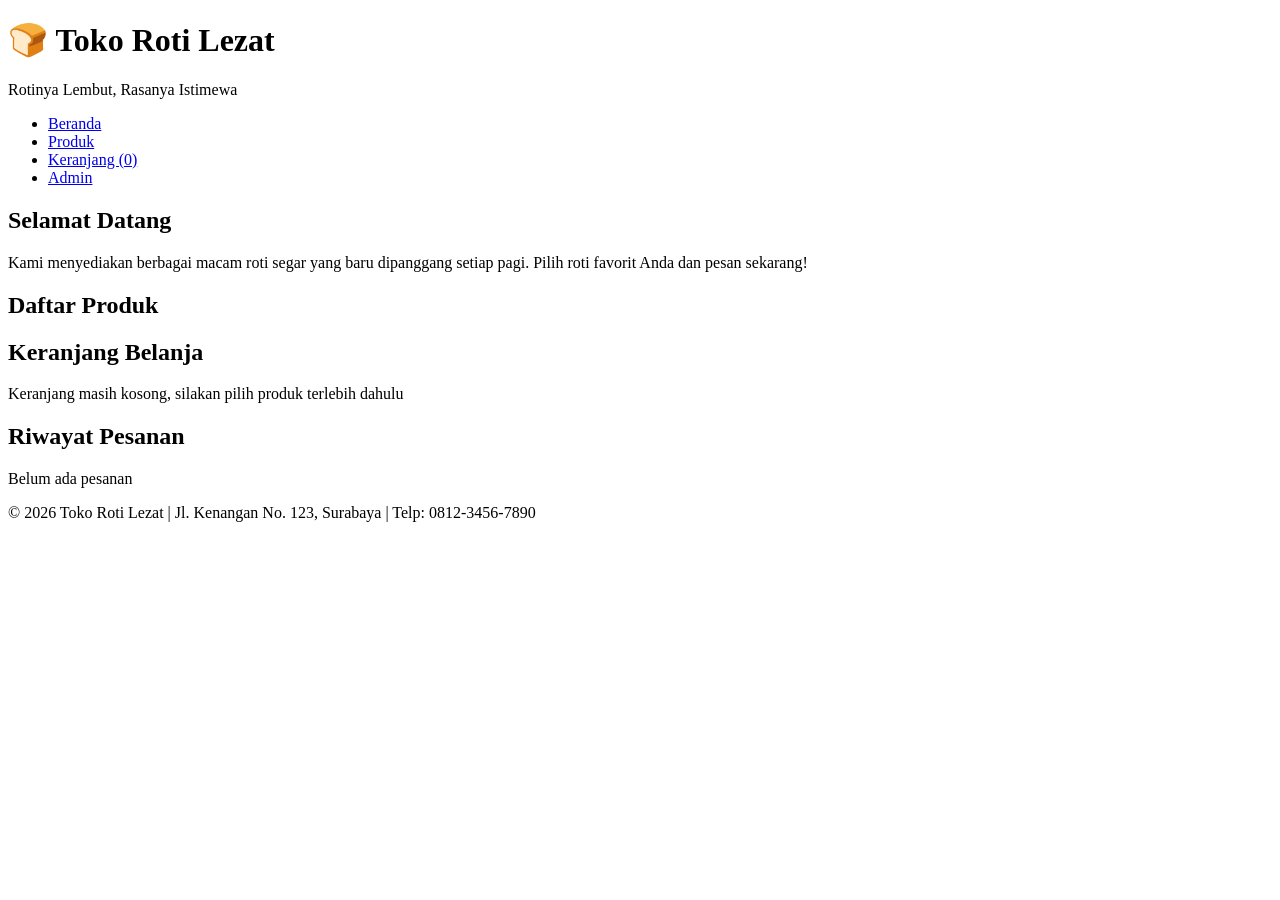
==== index.html @ e6b23bc5 "Add files via upload" ====
<!DOCTYPE html>
<html lang="id">
<head>
    <meta charset="UTF-8">
    <meta name="viewport" content="width=device-width, initial-scale=1.0">
    <title>Toko Roti Lezat — Katalog</title>
    <link rel="stylesheet" href="css/style.css">
    <link rel="manifest" href="manifest.json">
    <meta name="theme-color" content="#8B4513">
    <link rel="apple-touch-icon" href="icons/icon-192.png">
    <link rel="icon" type="image/png" sizes="192x192" href="icons/icon-192.png">
    <link rel="icon" type="image/png" sizes="512x512" href="icons/icon-512.png">
</head>
<body>

<!-- ==== HEADER ==== -->
<header>
    <div class="header-inner">
        <h1>🍞 Toko Roti Lezat</h1>
        <p>Rotinya Lembut, Rasanya Istimewa</p>
    </div>
</header>

<!-- ==== NAVIGASI ==== -->
<nav>
    <ul>
        <li><a href="#beranda">Beranda</a></li>
        <li><a href="#produk">Produk</a></li>
        <li><a href="#keranjang" id="nav-keranjang">Keranjang (<span id="jumlah-keranjang">0</span>)</a></li>
        <li><a href="login.html" class="btn-login">Admin</a></li>
    </ul>
</nav>

<!-- ==== KONTEN UTAMA ==== -->
<main class="container">

    <!-- BERANDA -->
    <section id="beranda" class="section">
        <h2>Selamat Datang</h2>
        <p class="text-center">Kami menyediakan berbagai macam roti segar yang baru dipanggang setiap pagi. Pilih roti favorit Anda dan pesan sekarang!</p>
    </section>

    <!-- PRODUK -->
    <section id="produk" class="section">
        <h2>Daftar Produk</h2>
        <div class="produk-grid" id="daftar-produk"></div>
    </section>

    <!-- KERANJANG -->
    <section id="keranjang" class="section keranjang-section">
        <h2>Keranjang Belanja</h2>
        <div id="isi-keranjang">
            <p class="kosong">Keranjang masih kosong, silakan pilih produk terlebih dahulu</p>
        </div>
        <div class="total-bayar" id="total-bayar" style="display:none;">
            Total: Rp <span id="total-harga">0</span>
            <button class="btn-pesan" id="btn-checkout">Pesan Sekarang</button>
        </div>
    </section>

    <!-- DAFTAR PESANAN -->
    <section id="pesanan" class="section">
        <h2>Riwayat Pesanan</h2>
        <div id="daftar-pesanan">
            <p class="kosong">Belum ada pesanan</p>
        </div>
    </section>

</main>

<!-- ==== FOOTER ==== -->
<footer>
    <p>&copy; 2026 Toko Roti Lezat | Jl. Kenangan No. 123, Surabaya | Telp: 0812-3456-7890</p>
</footer>

<script src="js/app.js"></script>
</body>
</html>
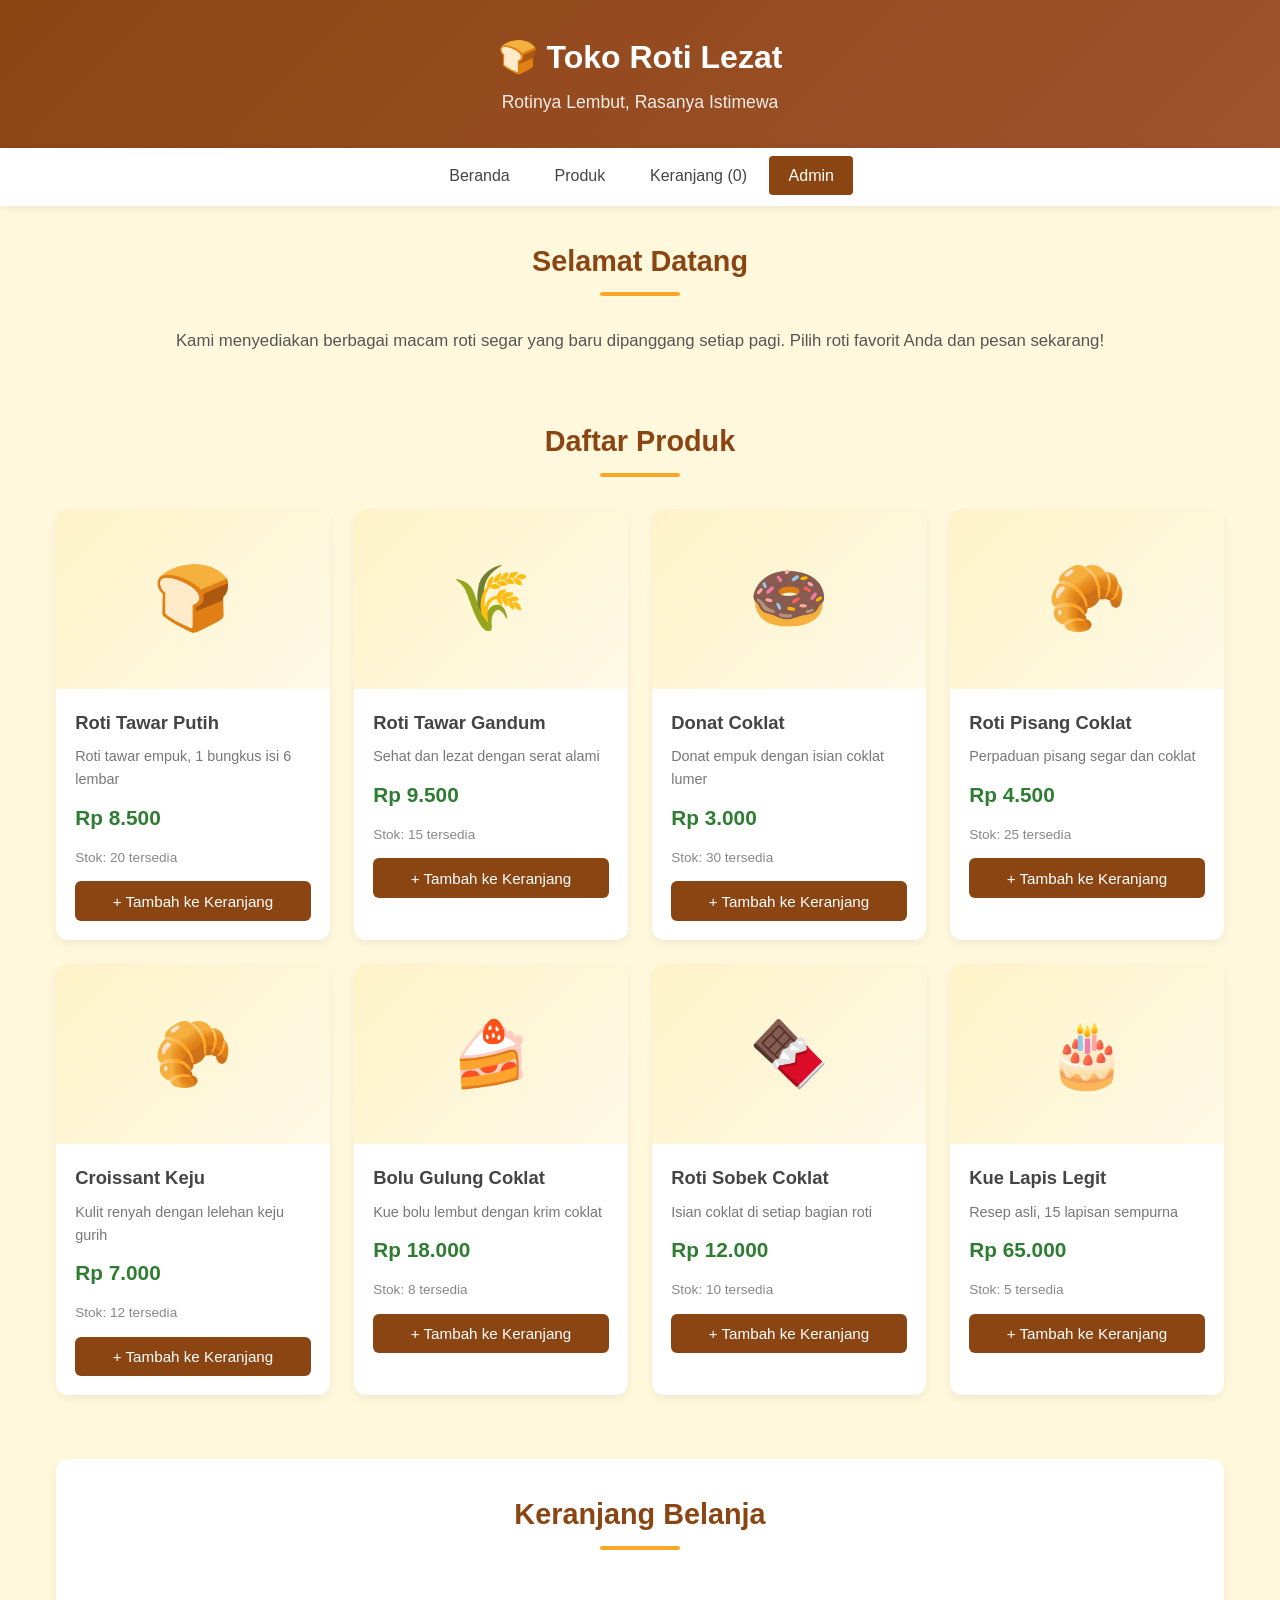
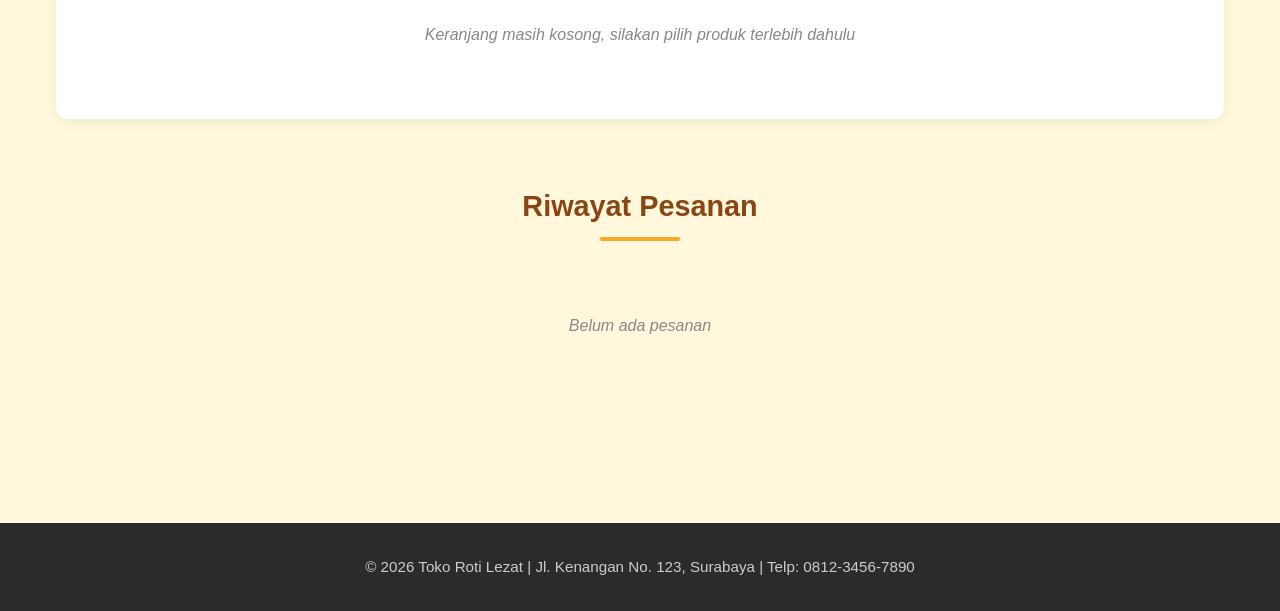
==== commit e04fab0d: "Update index.html" ====
--- a/index.html
+++ b/index.html
@@ -4,12 +4,12 @@
     <meta charset="UTF-8">
     <meta name="viewport" content="width=device-width, initial-scale=1.0">
     <title>Toko Roti Lezat — Katalog</title>
-    <link rel="stylesheet" href="css/style.css">
+    <link rel="stylesheet" href="style.css">
     <link rel="manifest" href="manifest.json">
     <meta name="theme-color" content="#8B4513">
-    <link rel="apple-touch-icon" href="icons/icon-192.png">
-    <link rel="icon" type="image/png" sizes="192x192" href="icons/icon-192.png">
-    <link rel="icon" type="image/png" sizes="512x512" href="icons/icon-512.png">
+    <link rel="apple-touch-icon" href="icon-192.png">
+    <link rel="icon" type="image/png" sizes="192x192" href="icon-192.png">
+    <link rel="icon" type="image/png" sizes="512x512" href="icon-512.png">
 </head>
 <body>
 
@@ -73,6 +73,7 @@
     <p>&copy; 2026 Toko Roti Lezat | Jl. Kenangan No. 123, Surabaya | Telp: 0812-3456-7890</p>
 </footer>
 
-<script src="js/app.js"></script>
+<script src="script.js"></script>
 </body>
 </html>
+
--- a/style.css
+++ b/style.css
@@ -0,0 +1,487 @@
+/* ==== RESET & VARIABEL ==== */
+* {
+    margin: 0;
+    padding: 0;
+    box-sizing: border-box;
+    font-family: 'Segoe UI', Tahoma, Geneva, Verdana, sans-serif;
+}
+
+:root {
+    --coklat: #8B4513;
+    --coklat-muda: #D2B48C;
+    --krem: #FFF8DC;
+    --emas: #f9a825;
+    --hijau: #2e7d32;
+    --putih: #ffffff;
+    --abu: #f9f9f9;
+    --abu-gelap: #444444;
+    --merah: #b71c1c;
+}
+
+body {
+    background-color: var(--krem);
+    color: var(--abu-gelap);
+    line-height: 1.6;
+}
+
+body.login-body {
+    background: linear-gradient(135deg, var(--coklat), #a0522d);
+    min-height: 100vh;
+    display: flex;
+    align-items: center;
+    justify-content: center;
+    padding: 1rem;
+}
+
+/* ==== HEADER ==== */
+header {
+    background: linear-gradient(135deg, var(--coklat), #a0522d);
+    color: var(--putih);
+    text-align: center;
+    padding: 2rem;
+    box-shadow: 0 4px 12px rgba(0,0,0,0.15);
+}
+
+header h1 {
+    font-size: 2rem;
+    margin-bottom: 0.3rem;
+}
+
+header p {
+    font-size: 1.1rem;
+    opacity: 0.9;
+}
+
+/* ==== NAVIGASI ==== */
+nav {
+    background-color: var(--putih);
+    position: sticky;
+    top: 0;
+    z-index: 100;
+    box-shadow: 0 2px 8px rgba(0,0,0,0.08);
+}
+
+nav ul {
+    list-style: none;
+    display: flex;
+    justify-content: center;
+    flex-wrap: wrap;
+}
+
+nav a {
+    display: block;
+    padding: 0.9rem 1.4rem;
+    text-decoration: none;
+    color: var(--abu-gelap);
+    font-weight: 500;
+    transition: all 0.3s ease;
+    border-bottom: 3px solid transparent;
+}
+
+nav a:hover, nav a.active {
+    color: var(--coklat);
+    border-bottom: 3px solid var(--emas);
+}
+
+.btn-login {
+    background: var(--coklat);
+    color: var(--putih) !important;
+    border-radius: 4px;
+    margin: 0.5rem 0;
+    padding: 0.4rem 1.2rem;
+    border-bottom: none;
+}
+
+.btn-login:hover {
+    background: #6b3410;
+    color: var(--putih) !important;
+    border-bottom: none;
+}
+
+/* ==== KONTAINER ==== */
+.container {
+    max-width: 1200px;
+    margin: 0 auto;
+    padding: 2rem 1rem;
+}
+
+.section {
+    margin-bottom: 4rem;
+}
+
+h2 {
+    text-align: center;
+    font-size: 1.8rem;
+    color: var(--coklat);
+    margin-bottom: 2rem;
+    position: relative;
+}
+
+h2::after {
+    content: '';
+    display: block;
+    width: 80px;
+    height: 4px;
+    background: var(--emas);
+    margin: 0.5rem auto 0;
+    border-radius: 2px;
+}
+
+.text-center {
+    text-align: center;
+    font-size: 1.05rem;
+    color: #555;
+}
+
+/* ==== PRODUK GRID ==== */
+.produk-grid {
+    display: grid;
+    grid-template-columns: repeat(auto-fill, minmax(260px, 1fr));
+    gap: 1.5rem;
+}
+
+.produk-card {
+    background: var(--putih);
+    border-radius: 12px;
+    overflow: hidden;
+    box-shadow: 0 4px 10px rgba(0,0,0,0.06);
+    transition: transform 0.3s ease;
+}
+
+.produk-card:hover {
+    transform: translateY(-5px);
+}
+
+.produk-gambar {
+    height: 180px;
+    background: linear-gradient(135deg, #fef3c7, #fef9e7);
+    display: flex;
+    align-items: center;
+    justify-content: center;
+    font-size: 4rem;
+}
+
+.produk-info {
+    padding: 1.2rem;
+}
+
+.produk-info h3 {
+    font-size: 1.15rem;
+    margin-bottom: 0.5rem;
+    color: var(--abu-gelap);
+}
+
+.produk-desc {
+    font-size: 0.9rem;
+    color: #777;
+    margin-bottom: 0.6rem;
+}
+
+.produk-harga {
+    font-size: 1.3rem;
+    font-weight: bold;
+    color: var(--hijau);
+    margin-bottom: 0.8rem;
+}
+
+.produk-stok {
+    font-size: 0.85rem;
+    color: #888;
+    margin-bottom: 0.8rem;
+}
+
+.btn-tambah {
+    width: 100%;
+    background-color: var(--coklat);
+    color: var(--putih);
+    border: none;
+    padding: 0.7rem;
+    border-radius: 6px;
+    font-size: 0.95rem;
+    cursor: pointer;
+    transition: background-color 0.3s ease;
+}
+
+.btn-tambah:hover {
+    background: #6b3410;
+}
+
+.btn-tambah:disabled {
+    background: #ccc;
+    cursor: not-allowed;
+}
+
+/* ==== KERANJANG ==== */
+.keranjang-section {
+    background: var(--putih);
+    border-radius: 12px;
+    padding: 2rem;
+    box-shadow: 0 4px 12px rgba(0,0,0,0.06);
+}
+
+.keranjang-item {
+    display: flex;
+    justify-content: space-between;
+    align-items: center;
+    padding: 1rem 0;
+    border-bottom: 1px dashed #ddd;
+    flex-wrap: wrap;
+    gap: 0.5rem;
+}
+
+.keranjang-item:last-child {
+    border-bottom: none;
+}
+
+.item-kiri {
+    flex: 1;
+    min-width: 150px;
+}
+
+.item-nama {
+    font-weight: 600;
+}
+
+.item-harga {
+    color: var(--hijau);
+    font-size: 0.95rem;
+}
+
+.jumlah-kontrol {
+    display: flex;
+    align-items: center;
+    border: 1px solid #ddd;
+    border-radius: 4px;
+    overflow: hidden;
+    margin: 0 0.5rem;
+}
+
+.jumlah-kontrol button {
+    background: #eee;
+    border: none;
+    width: 32px;
+    height: 32px;
+    cursor: pointer;
+    font-weight: bold;
+    color: #333;
+}
+
+.jumlah-kontrol button:hover {
+    background: #ddd;
+}
+
+.jumlah-kontrol span {
+    padding: 0 0.7rem;
+    min-width: 30px;
+    text-align: center;
+    display: inline-block;
+}
+
+.btn-hapus {
+    background: #ffebee;
+    color: var(--merah);
+    border: none;
+    padding: 0.5rem 0.8rem;
+    border-radius: 4px;
+    cursor: pointer;
+    font-size: 0.85rem;
+}
+
+.btn-hapus:hover {
+    background: #ffcdd2;
+}
+
+.total-bayar {
+    margin-top: 1.5rem;
+    text-align: right;
+    font-size: 1.5rem;
+    font-weight: bold;
+    color: var(--hijau);
+}
+
+.btn-pesan {
+    margin-top: 1rem;
+    background-color: var(--hijau);
+    color: var(--putih);
+    border: none;
+    padding: 0.9rem 2rem;
+    font-size: 1rem;
+    border-radius: 6px;
+    cursor: pointer;
+    font-weight: bold;
+    transition: background-color 0.3s ease;
+}
+
+.btn-pesan:hover {
+    background: #266b2b;
+}
+
+.kosong {
+    text-align: center;
+    color: #888;
+    padding: 2.5rem;
+    font-style: italic;
+}
+
+/* ==== RIWAYAT PESANAN ==== */
+.pesanan-card {
+    background: var(--putih);
+    border-radius: 8px;
+    padding: 1.2rem;
+    margin-bottom: 1rem;
+    box-shadow: 0 2px 6px rgba(0,0,0,0.05);
+}
+
+.pesanan-header {
+    display: flex;
+    justify-content: space-between;
+    margin-bottom: 0.5rem;
+    flex-wrap: wrap;
+}
+
+.pesanan-id {
+    font-weight: bold;
+    color: var(--coklat);
+}
+
+.pesanan-tanggal {
+    font-size: 0.9rem;
+    color: #777;
+}
+
+.pesanan-status {
+    display: inline-block;
+    background: #e8f5e9;
+    color: var(--hijau);
+    padding: 0.2rem 0.6rem;
+    border-radius: 12px;
+    font-size: 0.85rem;
+    font-weight: 500;
+    margin: 0.5rem 0;
+}
+
+.pesanan-detail {
+    font-size: 0.9rem;
+    color: #555;
+    border-top: 1px solid #eee;
+    padding-top: 0.8rem;
+}
+
+/* ==== HALAMAN LOGIN ==== */
+.login-wrapper {
+    width: 100%;
+    max-width: 420px;
+}
+
+.login-card {
+    background: var(--putih);
+    border-radius: 16px;
+    padding: 2.5rem;
+    box-shadow: 0 8px 24px rgba(0,0,0,0.15);
+    text-align: center;
+}
+
+.login-icon {
+    font-size: 3.5rem;
+    margin-bottom: 0.5rem;
+}
+
+.login-card h2 {
+    color: var(--coklat);
+    margin-bottom: 0.3rem;
+}
+
+.login-card h2::after {
+    display: none;
+}
+
+.sub-login {
+    color: #777;
+    margin-bottom: 1.8rem;
+    font-size: 0.95rem;
+}
+
+.form-group {
+    text-align: left;
+    margin-bottom: 1.2rem;
+}
+
+.form-group label {
+    display: block;
+    margin-bottom: 0.5rem;
+    font-weight: 500;
+    color: #444;
+}
+
+.form-group input {
+    width: 100%;
+    padding: 0.85rem;
+    border: 1px solid #ddd;
+    border-radius: 6px;
+    font-size: 1rem;
+}
+
+.form-group input:focus {
+    outline: none;
+    border-color: var(--coklat);
+}
+
+.pesan-error {
+    color: var(--merah);
+    margin-bottom: 1rem;
+    font-size: 0.9rem;
+    min-height: 1.2rem;
+}
+
+.btn-login-full {
+    width: 100%;
+    background: var(--coklat);
+    color: var(--putih);
+    border: none;
+    padding: 0.9rem;
+    border-radius: 6px;
+    font-size: 1rem;
+    font-weight: bold;
+    cursor: pointer;
+    transition: background 0.3s ease;
+}
+
+.btn-login-full:hover {
+    background: #6b3410;
+}
+
+.link-kembali {
+    margin-top: 1.5rem;
+    font-size: 0.9rem;
+}
+
+.link-kembali a {
+    color: var(--coklat);
+    text-decoration: none;
+}
+
+.link-kembali a:hover {
+    text-decoration: underline;
+}
+
+/* ==== FOOTER ==== */
+footer {
+    background-color: #2b2b2b;
+    color: #ccc;
+    text-align: center;
+    padding: 2rem;
+    margin-top: 3rem;
+    font-size: 0.95rem;
+}
+
+/* ==== RESPONSIVE ==== */
+@media (max-width: 768px) {
+    header h1 { font-size: 1.5rem; }
+    nav a { padding: 0.7rem 0.9rem; font-size: 0.9rem; }
+    .produk-grid { grid-template-columns: repeat(auto-fill, minmax(200px, 1fr)); }
+    .login-card { padding: 1.8rem; }
+}
+
+@media (max-width: 480px) {
+    .produk-grid { grid-template-columns: 1fr; }
+    .keranjang-item { flex-direction: column; align
